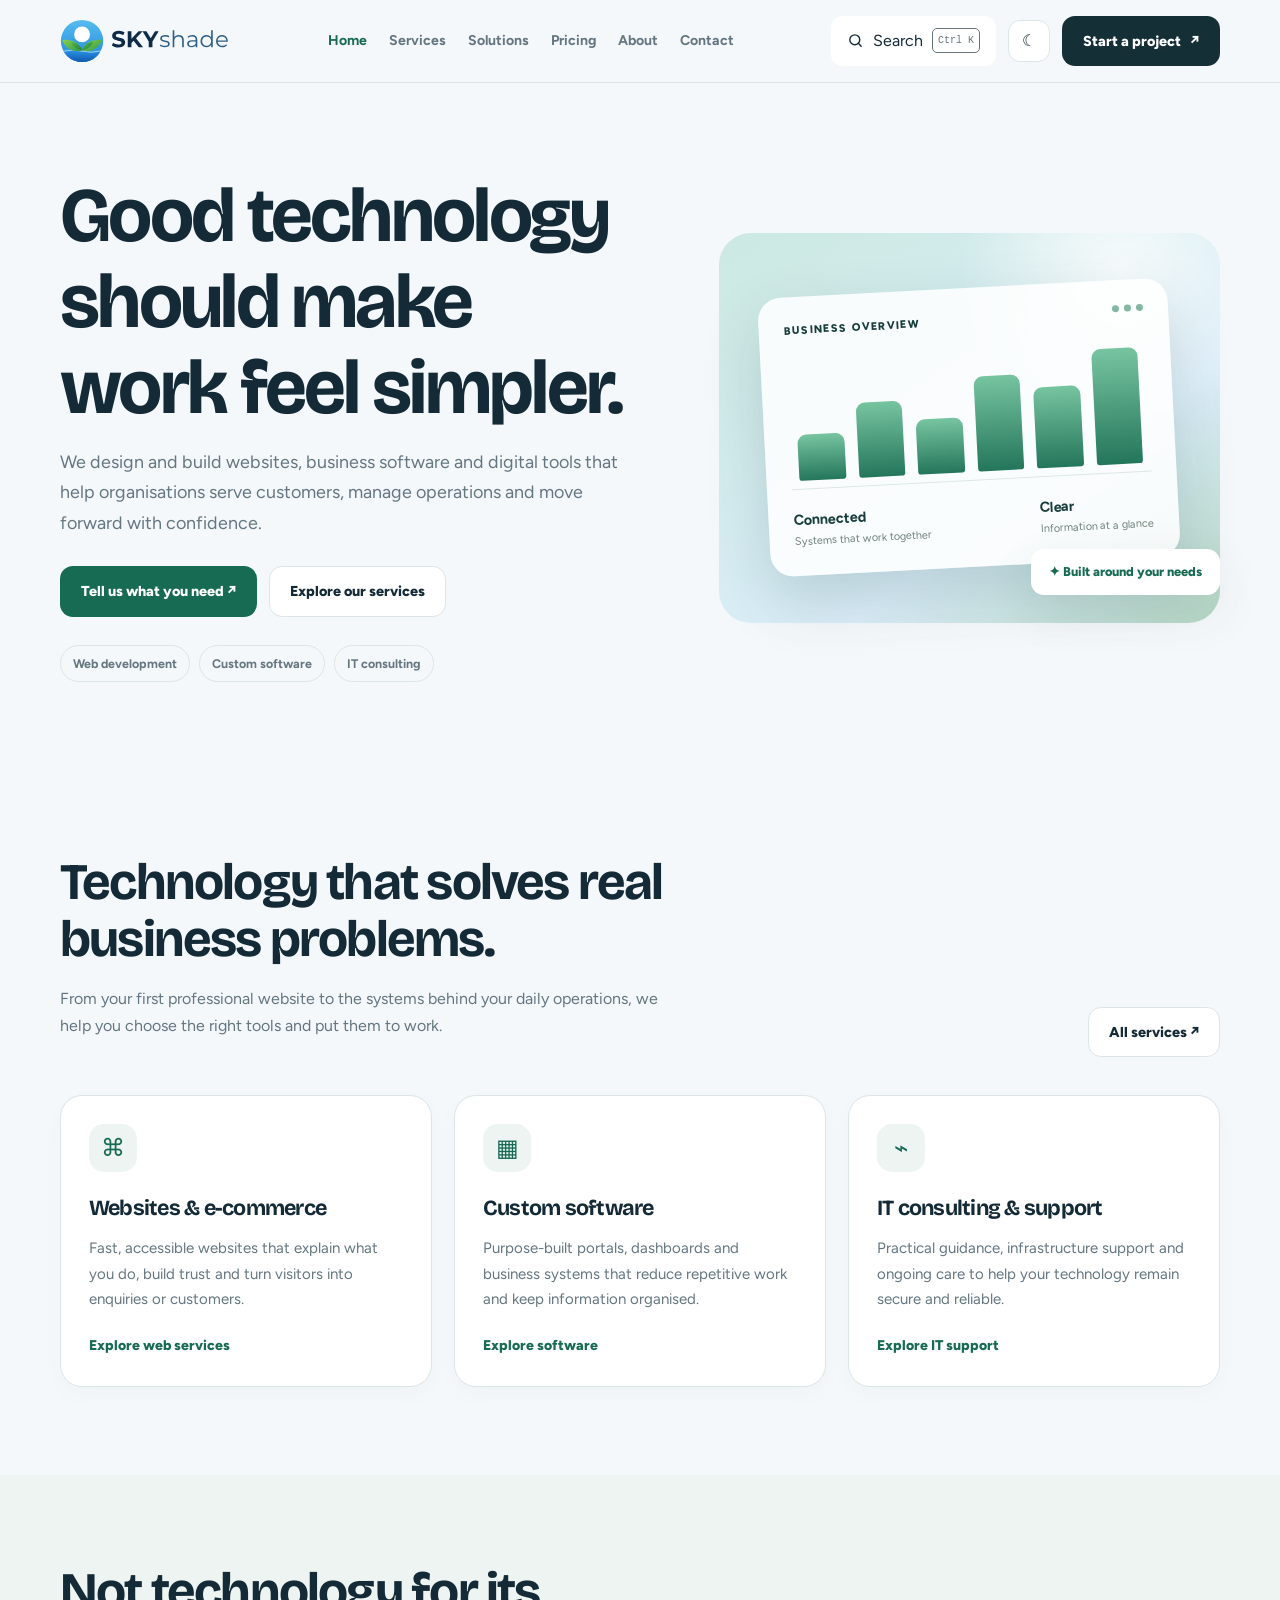
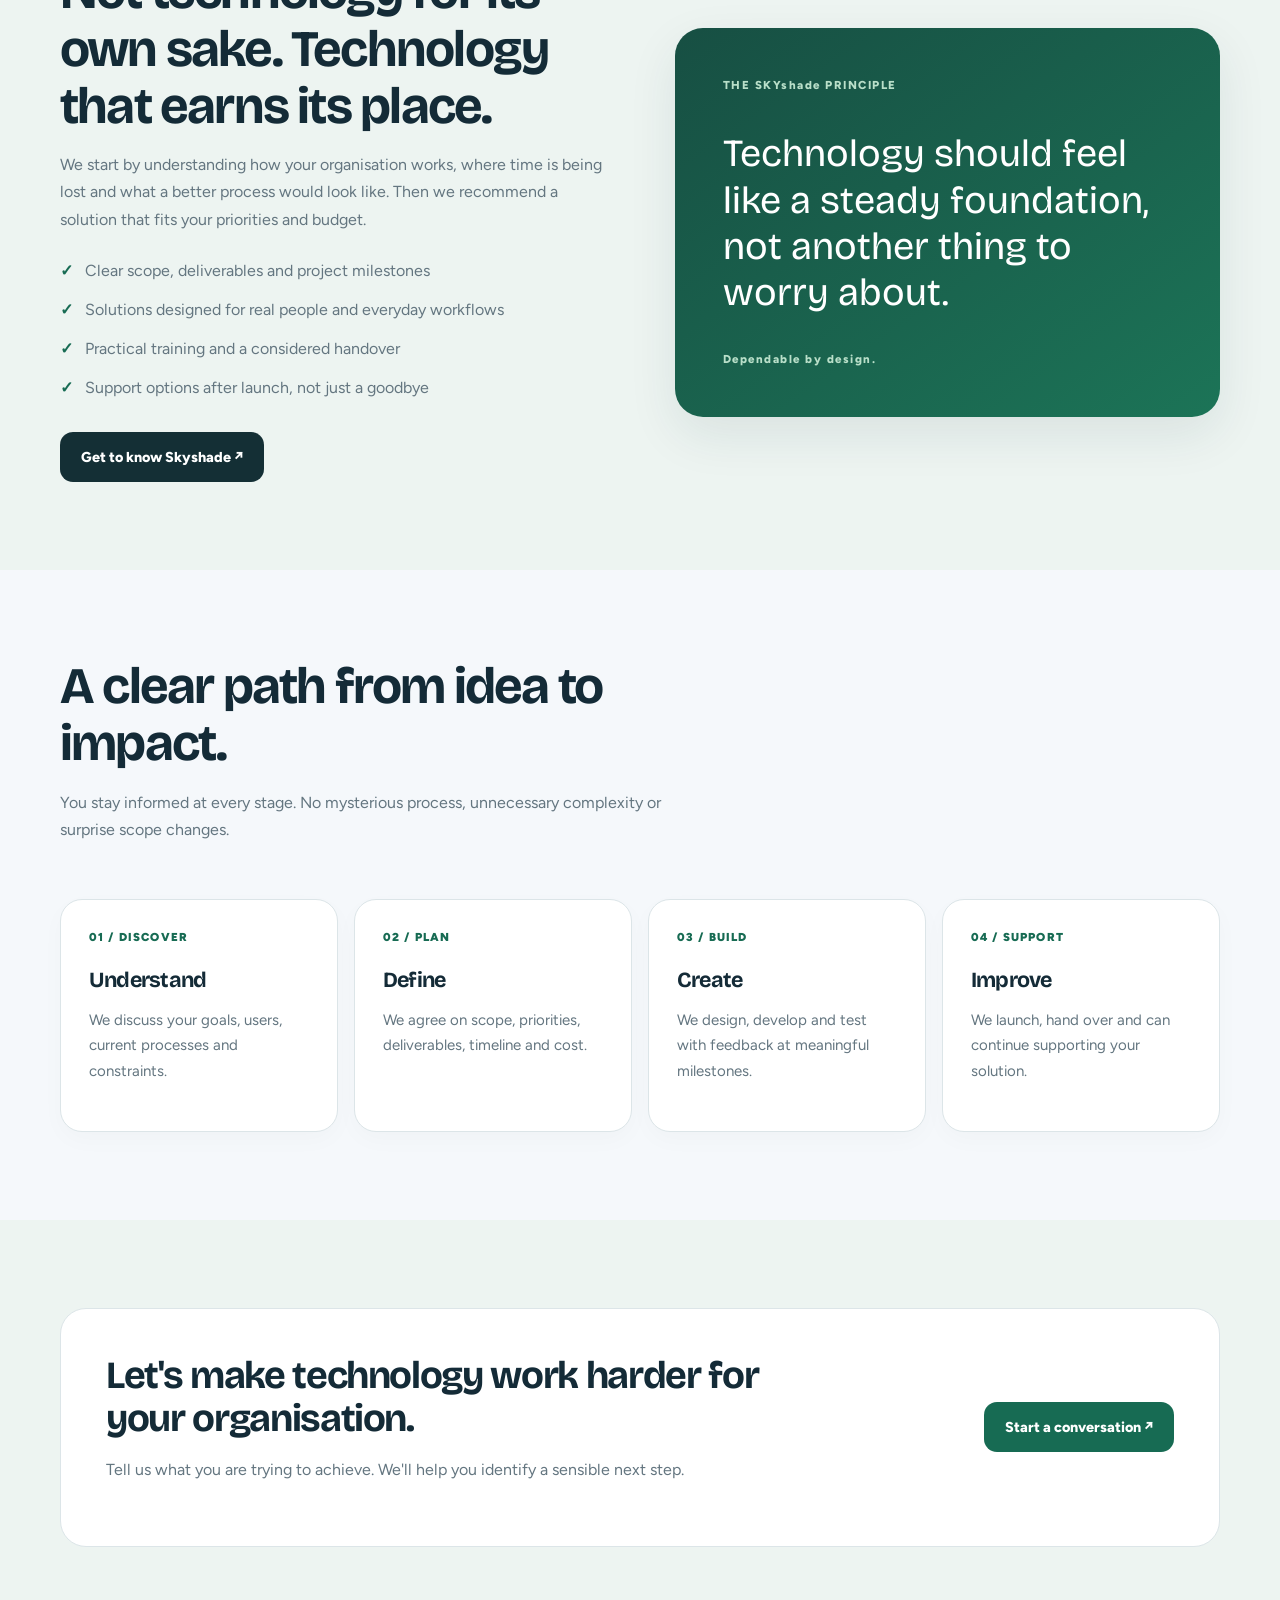
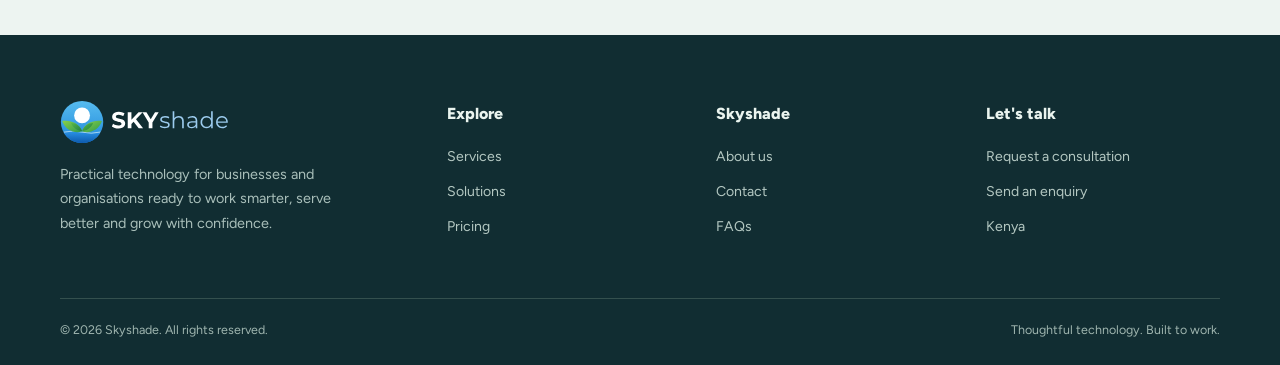
==== index.html @ 4e8f702e "updated fonts" ====
<!doctype html>
<html lang="en">
  <head>
    <meta charset="utf-8" />
    <meta name="viewport" content="width=device-width, initial-scale=1" />

    <title>
      Web Development, Custom Software & IT Consulting in Kenya | Skyshade
    </title>

    <meta
      name="description"
      content="Skyshade helps businesses and organisations in Kenya build professional websites, e-commerce platforms, custom software, mobile apps and dependable IT solutions."
    />

    <meta name="robots" content="index, follow, max-image-preview:large" />
    <meta name="theme-color" content="#f5f8fb" />

    <meta property="og:type" content="website" />
    <meta
      property="og:title"
      content="Skyshade | Websites, software and IT consulting in Kenya"
    />
    <meta
      property="og:description"
      content="Technology, made dependable. Websites, software and IT consulting for businesses and institutions in Kenya."
    />
    <meta
      property="og:image"
      content="https://www.skyshade.co.ke/og-image.jpg"
    />
    <meta property="og:image:width" content="1200" />
    <meta property="og:image:height" content="630" />
    <meta property="og:url" content="https://www.skyshade.co.ke/" />
    <meta name="twitter:card" content="summary_large_image" />
    <meta
      name="twitter:image"
      content="https://www.skyshade.co.ke/og-image.jpg"
    />

    <link rel="icon" href="/favicon.svg" type="image/svg+xml" />
    <link rel="icon" href="/favicon.ico" sizes="48x48" />
    <link rel="apple-touch-icon" href="/apple-touch-icon.png" />

    <link rel="preconnect" href="https://fonts.googleapis.com" />
    <link rel="preconnect" href="https://fonts.gstatic.com" crossorigin />

    <link rel="stylesheet" href="assets/styles.css" />

    <!-- Skyshade organisation information -->
    <script type="application/ld+json">
      {
        "@context": "https://schema.org",
        "@type": "Organization",
        "name": "Skyshade",
        "description": "Web development, custom software development, mobile applications and IT consulting for businesses and organisations.",
        "areaServed": {
          "@type": "Country",
          "name": "Kenya"
        },
        "knowsAbout": [
          "Web Development",
          "E-commerce Development",
          "Custom Software Development",
          "Mobile Application Development",
          "IT Consulting",
          "Business Information Systems"
        ]
      }
    </script>

    <script>
      try {
        const theme = localStorage.getItem("skyshade-theme");
        if (theme) document.documentElement.dataset.theme = theme;
      } catch (error) {}
    </script>
  </head>

  <body>
    <a class="skip-link" href="#main">Skip to content</a>

    <header class="site-header">
      <div class="container nav-wrap">
        <a class="logo" href="index">
          <img
            class="logo-light"
            src="assets/skyshade-logo-light-compact.svg"
            alt="Skyshade"
            height="44"
          />
          <img
            class="logo-dark"
            src="assets/skyshade-logo-dark-compact.svg"
            alt=""
            aria-hidden="true"
            height="44"
          />
        </a>

        <nav class="nav-links" data-nav aria-label="Main navigation">
          <a href="index" aria-current="page">Home</a>
          <a href="services">Services</a>
          <a href="solutions">Solutions</a>
          <a href="pricing">Pricing</a>
          <a href="about">About</a>
          <a href="contact">Contact</a>
        </nav>

        <div class="nav-actions">
          <button
            class="theme-toggle"
            data-theme-toggle
            type="button"
            aria-label="Switch to dark theme"
          >
            ☾
          </button>

          <a class="btn btn-dark" href="contact">
            Start a project <span aria-hidden="true">↗</span>
          </a>

          <button
            class="menu-toggle"
            data-menu-toggle
            type="button"
            aria-label="Open navigation"
            aria-expanded="false"
          >
            ☰
          </button>
        </div>
      </div>
    </header>

    <main id="main">
      <!-- HERO -->
      <section class="hero">
        <div class="container hero-grid">
          <div>
            <h1>Good technology should make work feel simpler.</h1>

            <p>
              We design and build websites, business software and digital tools
              that help organisations serve customers, manage operations and
              move forward with confidence.
            </p>

            <div class="hero-actions">
              <a class="btn btn-primary" href="contact">
                Tell us what you need ↗
              </a>
              <a class="btn btn-outline" href="services">
                Explore our services
              </a>
            </div>

            <div class="tag-list">
              <span class="tag">Web development</span>
              <span class="tag">Custom software</span>
              <span class="tag">IT consulting</span>
            </div>
          </div>

          <div
            class="hero-visual"
            aria-label="Business technology illustration"
          >
            <div class="visual-panel">
              <div class="visual-top">
                <span>BUSINESS OVERVIEW</span>
                <span class="visual-dots"> <i></i><i></i><i></i> </span>
              </div>

              <div class="visual-chart">
                <span></span><span></span><span></span> <span></span
                ><span></span><span></span>
              </div>

              <div class="visual-foot">
                <div class="visual-stat">
                  <strong>Connected</strong>
                  <small>Systems that work together</small>
                </div>
                <div class="visual-stat">
                  <strong>Clear</strong>
                  <small>Information at a glance</small>
                </div>
              </div>
            </div>

            <div class="floating-note">✦ Built around your needs</div>
          </div>
        </div>
      </section>

      <!-- SERVICES OVERVIEW -->
      <section class="section">
        <div class="container">
          <div class="section-head">
            <div>
              <h2>Technology that solves real business problems.</h2>
              <p>
                From your first professional website to the systems behind your
                daily operations, we help you choose the right tools and put
                them to work.
              </p>
            </div>

            <a class="btn btn-outline" href="services">All services ↗</a>
          </div>

          <div class="grid-3">
            <article class="card">
              <div class="card-icon">⌘</div>
              <h3>Websites & e-commerce</h3>
              <p>
                Fast, accessible websites that explain what you do, build trust
                and turn visitors into enquiries or customers.
              </p>
              <a class="card-link" href="services#web">
                Explore web services
              </a>
            </article>

            <article class="card">
              <div class="card-icon">▦</div>
              <h3>Custom software</h3>
              <p>
                Purpose-built portals, dashboards and business systems that
                reduce repetitive work and keep information organised.
              </p>
              <a class="card-link" href="services#software">
                Explore software
              </a>
            </article>

            <article class="card">
              <div class="card-icon">⌁</div>
              <h3>IT consulting & support</h3>
              <p>
                Practical guidance, infrastructure support and ongoing care to
                help your technology remain secure and reliable.
              </p>
              <a class="card-link" href="services#consulting">
                Explore IT support
              </a>
            </article>
          </div>
        </div>
      </section>

      <!-- APPROACH -->
      <section class="section section-alt">
        <div class="container split">
          <div>
            <h2>
              Not technology for its own sake. Technology that earns its place.
            </h2>

            <p>
              We start by understanding how your organisation works, where time
              is being lost and what a better process would look like. Then we
              recommend a solution that fits your priorities and budget.
            </p>

            <ul class="check-list">
              <li>Clear scope, deliverables and project milestones</li>
              <li>Solutions designed for real people and everyday workflows</li>
              <li>Practical training and a considered handover</li>
              <li>Support options after launch, not just a goodbye</li>
            </ul>

            <a class="btn btn-dark" href="about"> Get to know Skyshade ↗ </a>
          </div>

          <div class="story-panel">
            <span>THE SKYshade PRINCIPLE</span>
            <blockquote>
              Technology should feel like a steady foundation, not another thing
              to worry about.
            </blockquote>
            <span>Dependable by design.</span>
          </div>
        </div>
      </section>

      <!-- PROCESS -->
      <section class="section">
        <div class="container">
          <div class="section-head">
            <div>
              <h2>A clear path from idea to impact.</h2>
              <p>
                You stay informed at every stage. No mysterious process,
                unnecessary complexity or surprise scope changes.
              </p>
            </div>
          </div>

          <div class="process">
            <div class="card">
              <div class="number">01 / DISCOVER</div>
              <h3>Understand</h3>
              <p>
                We discuss your goals, users, current processes and constraints.
              </p>
            </div>

            <div class="card">
              <div class="number">02 / PLAN</div>
              <h3>Define</h3>
              <p>
                We agree on scope, priorities, deliverables, timeline and cost.
              </p>
            </div>

            <div class="card">
              <div class="number">03 / BUILD</div>
              <h3>Create</h3>
              <p>
                We design, develop and test with feedback at meaningful
                milestones.
              </p>
            </div>

            <div class="card">
              <div class="number">04 / SUPPORT</div>
              <h3>Improve</h3>
              <p>
                We launch, hand over and can continue supporting your solution.
              </p>
            </div>
          </div>
        </div>
      </section>

      <!-- CALL TO ACTION -->
      <section class="section section-alt">
        <div class="container">
          <div class="cta-band">
            <div>
              <h2>Let's make technology work harder for your organisation.</h2>
              <p>
                Tell us what you are trying to achieve. We'll help you identify
                a sensible next step.
              </p>
            </div>

            <a class="btn btn-primary" href="contact">
              Start a conversation ↗
            </a>
          </div>
        </div>
      </section>
    </main>

    <!-- FOOTER -->
    <footer class="site-footer">
      <div class="container">
        <div class="footer-grid">
          <div>
            <a class="logo" href="index">
              <img
                class="logo-light"
                src="assets/skyshade-logo-dark-compact.svg"
                alt="Skyshade"
                height="44"
              />
              <img
                class="logo-dark"
                src="assets/skyshade-logo-dark-compact.svg"
                alt="Skyshade"
                aria-hidden="true"
                height="44"
              />
            </a>

            <p style="max-width: 290px; margin-top: 18px">
              Practical technology for businesses and organisations ready to
              work smarter, serve better and grow with confidence.
            </p>
          </div>

          <div>
            <div class="footer-title">Explore</div>
            <div class="footer-links">
              <a href="services">Services</a>
              <a href="solutions">Solutions</a>
              <a href="pricing">Pricing</a>
            </div>
          </div>

          <div>
            <div class="footer-title">Skyshade</div>
            <div class="footer-links">
              <a href="about">About us</a>
              <a href="contact">Contact</a>
              <a href="faq">FAQs</a>
            </div>
          </div>

          <div>
            <div class="footer-title">Let's talk</div>
            <div class="footer-links">
              <a href="contact">Request a consultation</a>
              <a href="contact">Send an enquiry</a>
              <span>Kenya</span>
            </div>
          </div>
        </div>

        <div class="footer-bottom">
          <span>
            © <span data-year>2026</span> Skyshade. All rights reserved.
          </span>
          <span>Thoughtful technology. Built to work.</span>
        </div>
      </div>
    </footer>

    <script src="assets/site.js" defer></script>
    <script src="assets/search.js" defer></script>
  </body>
</html>
---- assets/styles.css ----
@import url("https://fonts.googleapis.com/css2?family=Bricolage+Grotesque:opsz,wght@12..96,400;12..96,500;12..96,600;12..96,700;12..96,800&family=Figtree:wght@400;500;600;700;800&display=swap");

:root {
  color-scheme: light;
  --bg: #f5f8fb;
  --surface: #ffffff;
  --surface-alt: #edf4f1;
  --text: #142b37;
  --muted: #647680;
  --primary: #176b53;
  --primary-dark: #10513f;
  --sky: #dceefa;
  --line: #dce5e8;
  --accent: #a8d6bd;
  --shadow: 0 18px 50px rgba(23, 57, 67, 0.09);
  --radius: 22px;
}

:root[data-theme="dark"] {
  color-scheme: dark;
  --bg: #101b20;
  --surface: #17272d;
  --surface-alt: #1c302f;
  --text: #edf5f1;
  --muted: #a9b9b7;
  --primary: #80c7a4;
  --primary-dark: #a1d9ba;
  --sky: #203844;
  --line: #30454a;
  --accent: #396a54;
  --shadow: 0 18px 50px rgba(0, 0, 0, 0.2);
}

* {
  box-sizing: border-box;
}

html {
  scroll-behavior: smooth;
  scroll-padding-top: 100px;
}

body {
  margin: 0;
  background: var(--bg);
  color: var(--text);
  font-family: "Figtree", sans-serif;
  font-size: 16px;
  line-height: 1.7;
  transition:
    background 0.25s,
    color 0.25s;
}

a {
  color: inherit;
  text-decoration: none;
}
button,
input,
textarea,
select {
  font: inherit;
}
button,
a {
  -webkit-tap-highlight-color: transparent;
}
img {
  max-width: 100%;
  display: block;
}

h1,
h2,
h3,
h4 {
  font-family: "Bricolage Grotesque", sans-serif;
  line-height: 1.12;
  letter-spacing: -0.035em;
  margin: 0 0 16px;
}

h1 {
  font-size: clamp(2.8rem, 6vw, 5.4rem);
}
h2 {
  font-size: clamp(2rem, 4vw, 3.25rem);
}
h3 {
  font-size: 1.35rem;
}
p {
  color: var(--muted);
  margin: 0 0 18px;
}

.container {
  width: min(1160px, calc(100% - 44px));
  margin-inline: auto;
}

.skip-link {
  position: absolute;
  left: -999px;
  top: 8px;
  background: var(--surface);
  padding: 12px;
  z-index: 1000;
}
.skip-link:focus {
  left: 8px;
}

.site-header {
  position: sticky;
  top: 0;
  z-index: 100;
  background: color-mix(in srgb, var(--bg) 90%, transparent);
  backdrop-filter: blur(18px);
  border-bottom: 1px solid var(--line);
}

.nav-wrap {
  min-height: 82px;
  display: flex;
  align-items: center;
  justify-content: space-between;
  gap: 24px;
}

.brand {
  display: inline-flex;
  align-items: center;
  gap: 11px;
  font-weight: 800;
  font-size: 1.35rem;
  letter-spacing: -0.06em;
}
.brand small {
  display: block;
  font-size: 0.65rem;
  font-weight: 600;
  color: var(--muted);
  letter-spacing: 0.02em;
}
.brand-mark {
  width: 42px;
  height: 42px;
  border-radius: 14px;
  display: grid;
  place-items: center;
  color: white;
  font-family: "Bricolage Grotesque";
  font-size: 1.5rem;
  background: linear-gradient(145deg, #2d8c6a, #12533f);
  box-shadow: 0 8px 20px rgba(23, 107, 83, 0.2);
}

.nav-links {
  display: flex;
  align-items: center;
  gap: 22px;
}
.nav-links a {
  font-size: 0.88rem;
  font-weight: 700;
  color: var(--muted);
}
.nav-links a:hover,
.nav-links a[aria-current="page"] {
  color: var(--primary);
}

.nav-actions {
  display: flex;
  align-items: center;
  gap: 12px;
}
.theme-toggle,
.menu-toggle {
  border: 1px solid var(--line);
  background: var(--surface);
  color: var(--text);
  border-radius: 12px;
  cursor: pointer;
  min-width: 42px;
  min-height: 42px;
}
.menu-toggle {
  display: none;
  font-size: 1.2rem;
}

.btn {
  min-height: 48px;
  display: inline-flex;
  align-items: center;
  justify-content: center;
  gap: 9px;
  padding: 12px 20px;
  border-radius: 13px;
  font-weight: 800;
  font-size: 0.9rem;
  border: 1px solid transparent;
  cursor: pointer;
  transition:
    transform 0.2s,
    background 0.2s,
    border 0.2s;
}
.btn:hover {
  transform: translateY(-2px);
}
.btn-primary {
  background: var(--primary);
  color: white;
}
.btn-primary:hover {
  background: var(--primary-dark);
}
.btn-dark {
  background: #142f35;
  color: white;
}
.btn-outline {
  border-color: var(--line);
  color: var(--text);
  background: var(--surface);
}

.eyebrow {
  display: inline-block;
  margin-bottom: 16px;
  color: var(--primary);
  font-size: 0.75rem;
  font-weight: 800;
  letter-spacing: 0.13em;
  text-transform: uppercase;
}

.hero {
  padding: 90px 0 84px;
  overflow: hidden;
}
.hero-grid {
  display: grid;
  grid-template-columns: 1.08fr 0.92fr;
  align-items: center;
  gap: 70px;
}
.hero h1 {
  max-width: 720px;
}
.hero p {
  max-width: 590px;
  font-size: 1.12rem;
}
.hero-actions {
  display: flex;
  flex-wrap: wrap;
  gap: 12px;
  margin: 28px 0;
}
.tag-list {
  display: flex;
  flex-wrap: wrap;
  gap: 9px;
}
.tag {
  border: 1px solid var(--line);
  border-radius: 30px;
  padding: 7px 12px;
  color: var(--muted);
  font-size: 0.78rem;
  font-weight: 700;
}

.hero-visual {
  min-height: 390px;
  border-radius: 32px;
  padding: 35px;
  display: grid;
  place-items: center;
  position: relative;
  background:
    radial-gradient(
      circle at 80% 10%,
      rgba(255, 255, 255, 0.8),
      transparent 30%
    ),
    linear-gradient(145deg, #cbe9e1, #dceefa 65%, #b6d7c4);
}
.visual-panel {
  width: 100%;
  max-width: 410px;
  padding: 25px;
  border-radius: 23px;
  background: rgba(255, 255, 255, 0.87);
  color: #173c3c;
  box-shadow: 0 25px 60px rgba(20, 64, 65, 0.18);
  transform: rotate(-3deg);
}
.visual-top {
  display: flex;
  justify-content: space-between;
  font-size: 0.68rem;
  font-weight: 800;
  letter-spacing: 0.12em;
}
.visual-dots {
  display: flex;
  gap: 5px;
}
.visual-dots i {
  width: 7px;
  height: 7px;
  border-radius: 50%;
  background: #82b9a0;
}
.visual-chart {
  height: 150px;
  display: flex;
  align-items: end;
  gap: 13px;
  padding: 25px 8px 8px;
  border-bottom: 1px solid #dce8e2;
}
.visual-chart span {
  flex: 1;
  border-radius: 9px 9px 3px 3px;
  background: linear-gradient(#77c4a0, #24765b);
}
.visual-chart span:nth-child(1) {
  height: 40%;
}
.visual-chart span:nth-child(2) {
  height: 65%;
}
.visual-chart span:nth-child(3) {
  height: 48%;
}
.visual-chart span:nth-child(4) {
  height: 82%;
}
.visual-chart span:nth-child(5) {
  height: 70%;
}
.visual-chart span:nth-child(6) {
  height: 100%;
}
.visual-foot {
  display: flex;
  justify-content: space-between;
  gap: 12px;
  padding-top: 18px;
}
.visual-stat strong,
.visual-stat small {
  display: block;
}
.visual-stat strong {
  font-size: 0.9rem;
}
.visual-stat small {
  color: #71827b;
  font-size: 0.68rem;
}
.floating-note {
  position: absolute;
  bottom: 28px;
  right: 0;
  background: white;
  color: #176b53;
  padding: 12px 18px;
  border-radius: 13px;
  font-size: 0.8rem;
  font-weight: 800;
  box-shadow: var(--shadow);
}

.section {
  padding: 88px 0;
}
.section-alt {
  background: var(--surface-alt);
}
.section-head {
  display: flex;
  align-items: end;
  justify-content: space-between;
  gap: 35px;
  margin-bottom: 38px;
}
.section-head > div {
  max-width: 680px;
}
.section-head p {
  max-width: 620px;
}

.grid-2 {
  display: grid;
  grid-template-columns: repeat(2, minmax(0, 1fr));
  gap: 22px;
}
.grid-3 {
  display: grid;
  grid-template-columns: repeat(3, minmax(0, 1fr));
  gap: 22px;
}
.grid-4 {
  display: grid;
  grid-template-columns: repeat(4, minmax(0, 1fr));
  gap: 18px;
}

.card {
  background: var(--surface);
  border: 1px solid var(--line);
  padding: 28px;
  border-radius: var(--radius);
  box-shadow: 0 8px 25px rgba(20, 50, 60, 0.025);
}
.card p {
  font-size: 0.94rem;
}
.card-icon {
  width: 48px;
  height: 48px;
  border-radius: 15px;
  background: var(--surface-alt);
  color: var(--primary);
  display: grid;
  place-items: center;
  font-size: 1.5rem;
  margin-bottom: 24px;
}
.card-link {
  color: var(--primary);
  font-weight: 800;
  font-size: 0.88rem;
}
.card-link:hover {
  text-decoration: underline;
}

.split {
  display: grid;
  grid-template-columns: 1fr 1fr;
  align-items: center;
  gap: 70px;
}
.check-list {
  list-style: none;
  padding: 0;
  margin: 24px 0 30px;
}
.check-list li {
  margin: 12px 0;
  color: var(--muted);
}
.check-list li::before {
  content: "✓";
  color: var(--primary);
  font-weight: 900;
  margin-right: 12px;
}

.story-panel {
  background: linear-gradient(145deg, #174f43, #1c7457);
  color: white;
  border-radius: 28px;
  padding: 48px;
  min-height: 310px;
  display: flex;
  flex-direction: column;
  justify-content: space-between;
  box-shadow: var(--shadow);
}
.story-panel span {
  font-size: 0.72rem;
  font-weight: 800;
  letter-spacing: 0.13em;
  color: #b9dfc9;
}
.story-panel blockquote {
  font-family: "Bricolage Grotesque";
  font-size: clamp(1.8rem, 3vw, 2.7rem);
  line-height: 1.2;
  margin: 35px 0;
}

.process {
  display: grid;
  grid-template-columns: repeat(4, 1fr);
  gap: 16px;
}
.number {
  font-size: 0.72rem;
  color: var(--primary);
  font-weight: 900;
  letter-spacing: 0.1em;
  margin-bottom: 20px;
}

.cta-band {
  padding: 45px;
  border-radius: 26px;
  background: var(--surface);
  border: 1px solid var(--line);
  display: flex;
  justify-content: space-between;
  align-items: center;
  gap: 30px;
}
.cta-band > div {
  max-width: 700px;
}
.cta-band h2 {
  font-size: clamp(1.8rem, 3vw, 2.6rem);
}

.page-hero {
  padding: 75px 0 60px;
  background: var(--sky);
}
.page-hero h1 {
  max-width: 850px;
  font-size: clamp(2.6rem, 5vw, 4.5rem);
}
.page-hero p {
  max-width: 700px;
  font-size: 1.08rem;
}

.breadcrumb {
  color: var(--muted);
  font-size: 0.8rem;
  margin-bottom: 22px;
}
.breadcrumb a {
  color: var(--primary);
  font-weight: 700;
}

.feature-list {
  display: grid;
  grid-template-columns: repeat(2, 1fr);
  gap: 12px;
  margin-top: 25px;
}
.feature-item {
  padding: 15px;
  border-radius: 13px;
  background: var(--surface-alt);
  color: var(--text);
  font-size: 0.9rem;
}

.price-card {
  position: relative;
}
.price {
  font-family: "Bricolage Grotesque";
  font-size: 2rem;
  font-weight: 800;
  margin: 14px 0 5px;
}
.price small {
  font-family: "Figtree";
  font-size: 0.8rem;
  font-weight: 600;
  color: var(--muted);
}
.price-card ul {
  padding-left: 20px;
  color: var(--muted);
  font-size: 0.9rem;
}
.price-card li {
  margin: 9px 0;
}
.price-card .btn {
  width: 100%;
  margin-top: 15px;
}
.popular {
  border: 2px solid var(--primary);
}

.table-wrap {
  overflow-x: auto;
  border: 1px solid var(--line);
  border-radius: 18px;
  background: var(--surface);
}
table {
  width: 100%;
  border-collapse: collapse;
  min-width: 650px;
}
th,
td {
  padding: 17px 20px;
  text-align: left;
  border-bottom: 1px solid var(--line);
}
th {
  background: var(--surface-alt);
  font-size: 0.82rem;
}
td {
  color: var(--muted);
  font-size: 0.9rem;
}
tr:last-child td {
  border-bottom: 0;
}

.project-card {
  overflow: hidden;
  padding: 0;
}
.project-art {
  min-height: 190px;
  padding: 28px;
  display: flex;
  align-items: end;
  background: linear-gradient(140deg, #d6eee4, #b9d9ed);
  color: #174f43;
}
.project-art.blue {
  background: linear-gradient(140deg, #dceefa, #b8c9ed);
  color: #253c6b;
}
.project-art.gold {
  background: linear-gradient(140deg, #f5e9d0, #d8c69d);
  color: #59452a;
}
.project-art strong {
  font-family: "Bricolage Grotesque";
  font-size: 1.7rem;
}
.project-body {
  padding: 25px;
}

.contact-layout {
  display: grid;
  grid-template-columns: 0.8fr 1.2fr;
  gap: 35px;
  align-items: start;
}
.contact-info {
  background: var(--surface-alt);
  padding: 30px;
  border-radius: 22px;
}
.contact-info a {
  color: var(--primary);
  font-weight: 700;
}
.form-card {
  padding: 32px;
  background: var(--surface);
  border: 1px solid var(--line);
  border-radius: 22px;
}
.form-grid {
  display: grid;
  grid-template-columns: 1fr 1fr;
  gap: 17px;
}
.form-field {
  margin-bottom: 18px;
}
.form-field.full {
  grid-column: 1 / -1;
}
.form-field label {
  display: block;
  font-size: 0.85rem;
  font-weight: 800;
  margin-bottom: 7px;
}
.form-field input,
.form-field textarea,
.form-field select {
  width: 100%;
  border: 1px solid var(--line);
  border-radius: 11px;
  background: var(--bg);
  color: var(--text);
  padding: 13px 14px;
  outline: none;
}
.form-field input:focus,
.form-field textarea:focus,
.form-field select:focus {
  border-color: var(--primary);
  box-shadow: 0 0 0 3px color-mix(in srgb, var(--primary) 15%, transparent);
}
.form-field textarea {
  min-height: 145px;
  resize: vertical;
}
.form-note {
  font-size: 0.78rem;
  color: var(--muted);
  margin-top: 12px;
}
.form-status {
  margin-top: 15px;
  font-weight: 700;
}

.faq-item {
  border-bottom: 1px solid var(--line);
  padding: 20px 0;
}
.faq-item summary {
  cursor: pointer;
  font-weight: 800;
  font-family: "Bricolage Grotesque";
  font-size: 1.12rem;
}
.faq-item p {
  margin: 14px 0 0;
}

.site-footer {
  background: #112d32;
  color: #eaf4ef;
  padding: 65px 0 25px;
}
.site-footer p {
  color: #a9bfba;
  font-size: 0.9rem;
}
.footer-grid {
  display: grid;
  grid-template-columns: 1.5fr 1fr 1fr 1fr;
  gap: 35px;
}
.footer-brand {
  color: white;
}
.footer-title {
  font-weight: 800;
  margin-bottom: 18px;
}
.footer-links {
  display: grid;
  gap: 11px;
}
.footer-links a,
.footer-links span {
  color: #b4c8c2;
  font-size: 0.88rem;
}
.footer-links a:hover {
  color: white;
}
.footer-bottom {
  border-top: 1px solid #34504e;
  margin-top: 45px;
  padding-top: 20px;
  display: flex;
  justify-content: space-between;
  gap: 15px;
  color: #9fb5af;
  font-size: 0.78rem;
}

@media (max-width: 1050px) {
  .nav-links {
    gap: 13px;
  }
  .nav-links a {
    font-size: 0.8rem;
  }
  .hero-grid {
    gap: 35px;
  }
  .grid-4 {
    grid-template-columns: repeat(2, 1fr);
  }
}

@media (max-width: 820px) {
  .nav-wrap {
    min-height: 72px;
  }
  .menu-toggle {
    display: inline-block;
  }
  .nav-links {
    display: none;
    position: absolute;
    top: 72px;
    left: 0;
    right: 0;
    padding: 20px 24px 25px;
    background: var(--surface);
    border-bottom: 1px solid var(--line);
    flex-direction: column;
    align-items: stretch;
    gap: 0;
  }
  .nav-links.open {
    display: flex;
  }
  .nav-links a {
    padding: 12px 0;
    border-bottom: 1px solid var(--line);
    font-size: 0.95rem;
  }
  .nav-actions .btn {
    display: none;
  }
  .hero-grid,
  .split,
  .contact-layout {
    grid-template-columns: 1fr;
  }
  .hero {
    padding: 65px 0;
  }
  .hero-visual {
    min-height: 330px;
  }
  .grid-3 {
    grid-template-columns: repeat(2, 1fr);
  }
  .process {
    grid-template-columns: repeat(2, 1fr);
  }
  .footer-grid {
    grid-template-columns: repeat(2, 1fr);
  }
  .section-head {
    align-items: start;
    flex-direction: column;
  }
}

@media (max-width: 560px) {
  .container {
    width: min(100% - 30px, 1160px);
  }
  .hero {
    padding: 52px 0;
  }
  .hero-visual {
    padding: 20px;
    min-height: 285px;
  }
  .visual-panel {
    padding: 18px;
  }
  .floating-note {
    right: 8px;
    bottom: 12px;
  }
  .section {
    padding: 65px 0;
  }
  .grid-2,
  .grid-3,
  .grid-4,
  .process,
  .feature-list {
    grid-template-columns: 1fr;
  }
  .card {
    padding: 23px;
  }
  .story-panel {
    padding: 30px;
    min-height: 270px;
  }
  .cta-band {
    padding: 28px;
    align-items: start;
    flex-direction: column;
  }
  .form-grid {
    grid-template-columns: 1fr;
  }
  .form-field.full {
    grid-column: auto;
  }
  .footer-grid {
    grid-template-columns: 1fr 1fr;
    gap: 30px 18px;
  }
  .footer-bottom {
    flex-direction: column;
  }
  .nav-actions {
    gap: 7px;
  }
}
.logo img {
  height: 44px;
  width: auto;
}

.logo .logo-light {
  display: block;
}
.logo .logo-dark {
  display: none;
}

:root[data-theme="dark"] .logo .logo-light {
  display: none;
}
:root[data-theme="dark"] .logo .logo-dark {
  display: block;
}

@media (prefers-color-scheme: dark) {
  :root:not([data-theme="light"]) .logo .logo-light {
    display: none;
  }
  :root:not([data-theme="light"]) .logo .logo-dark {
    display: block;
  }
}
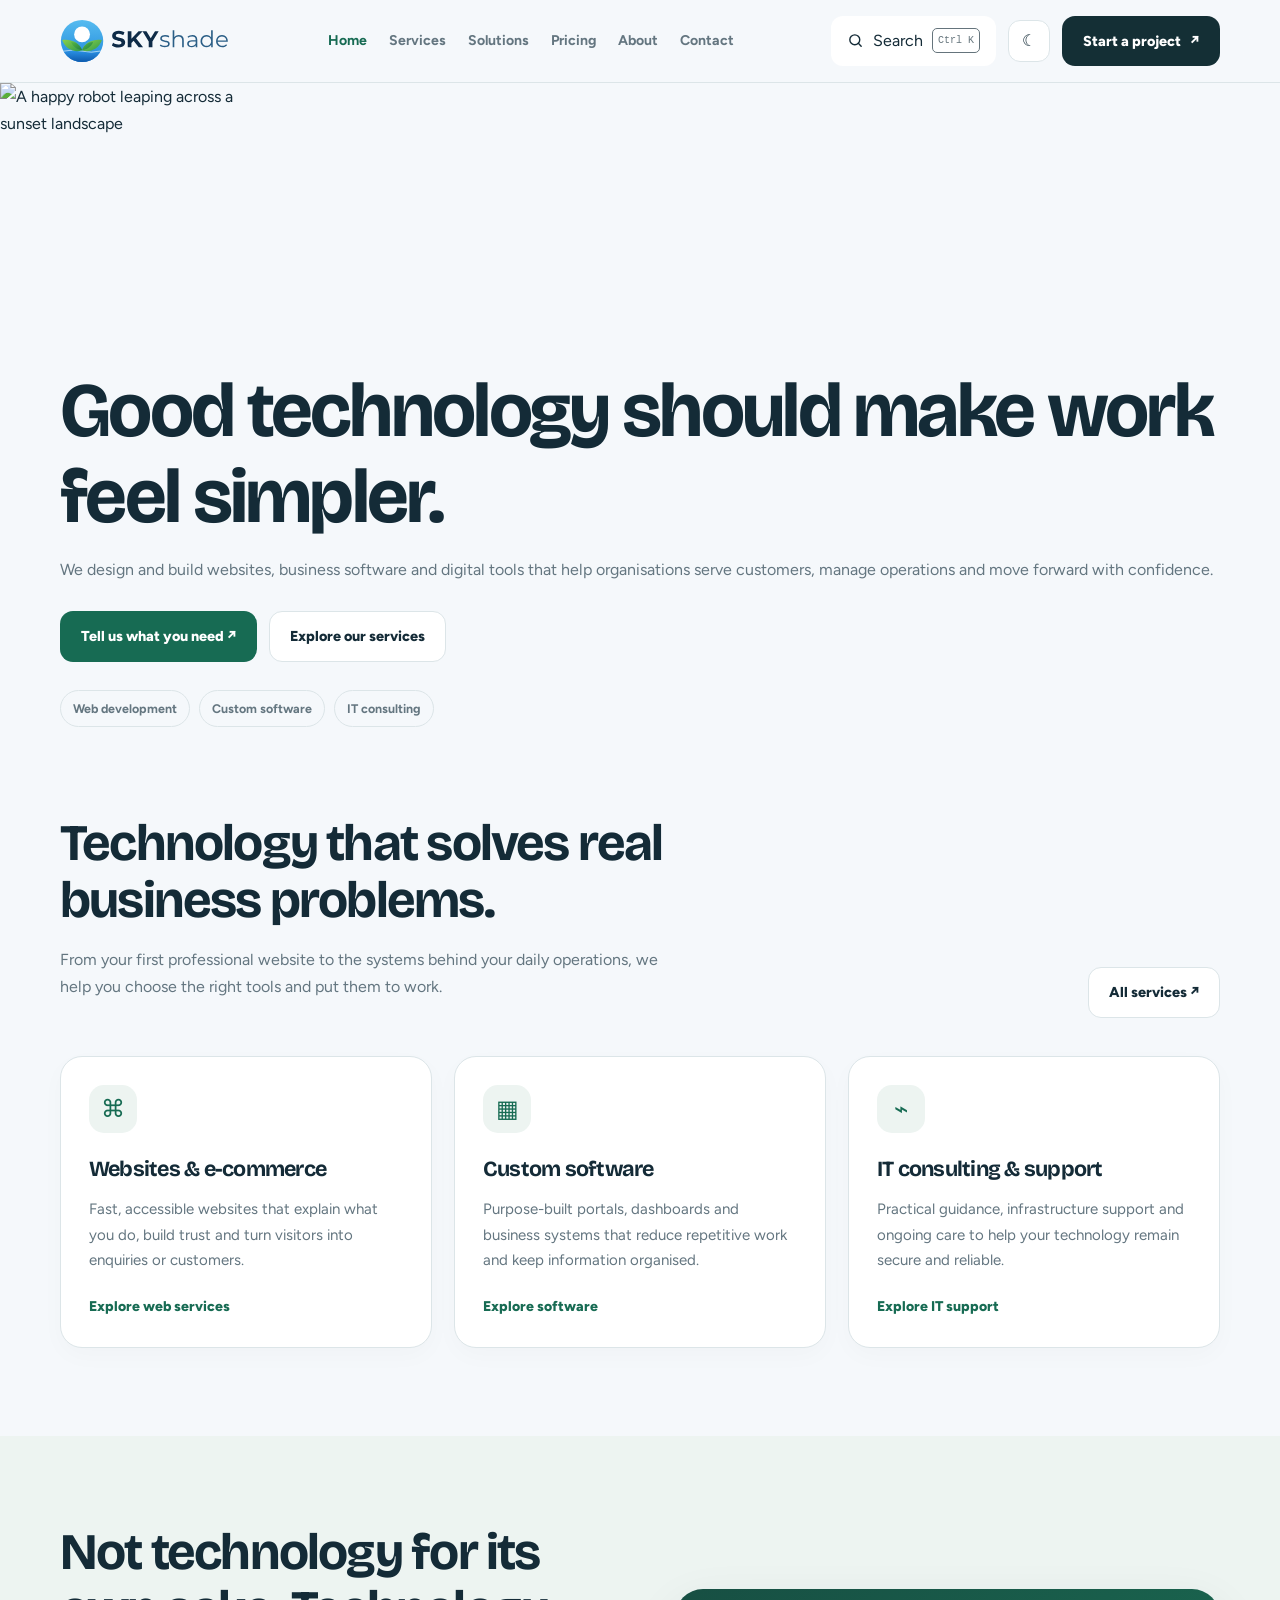
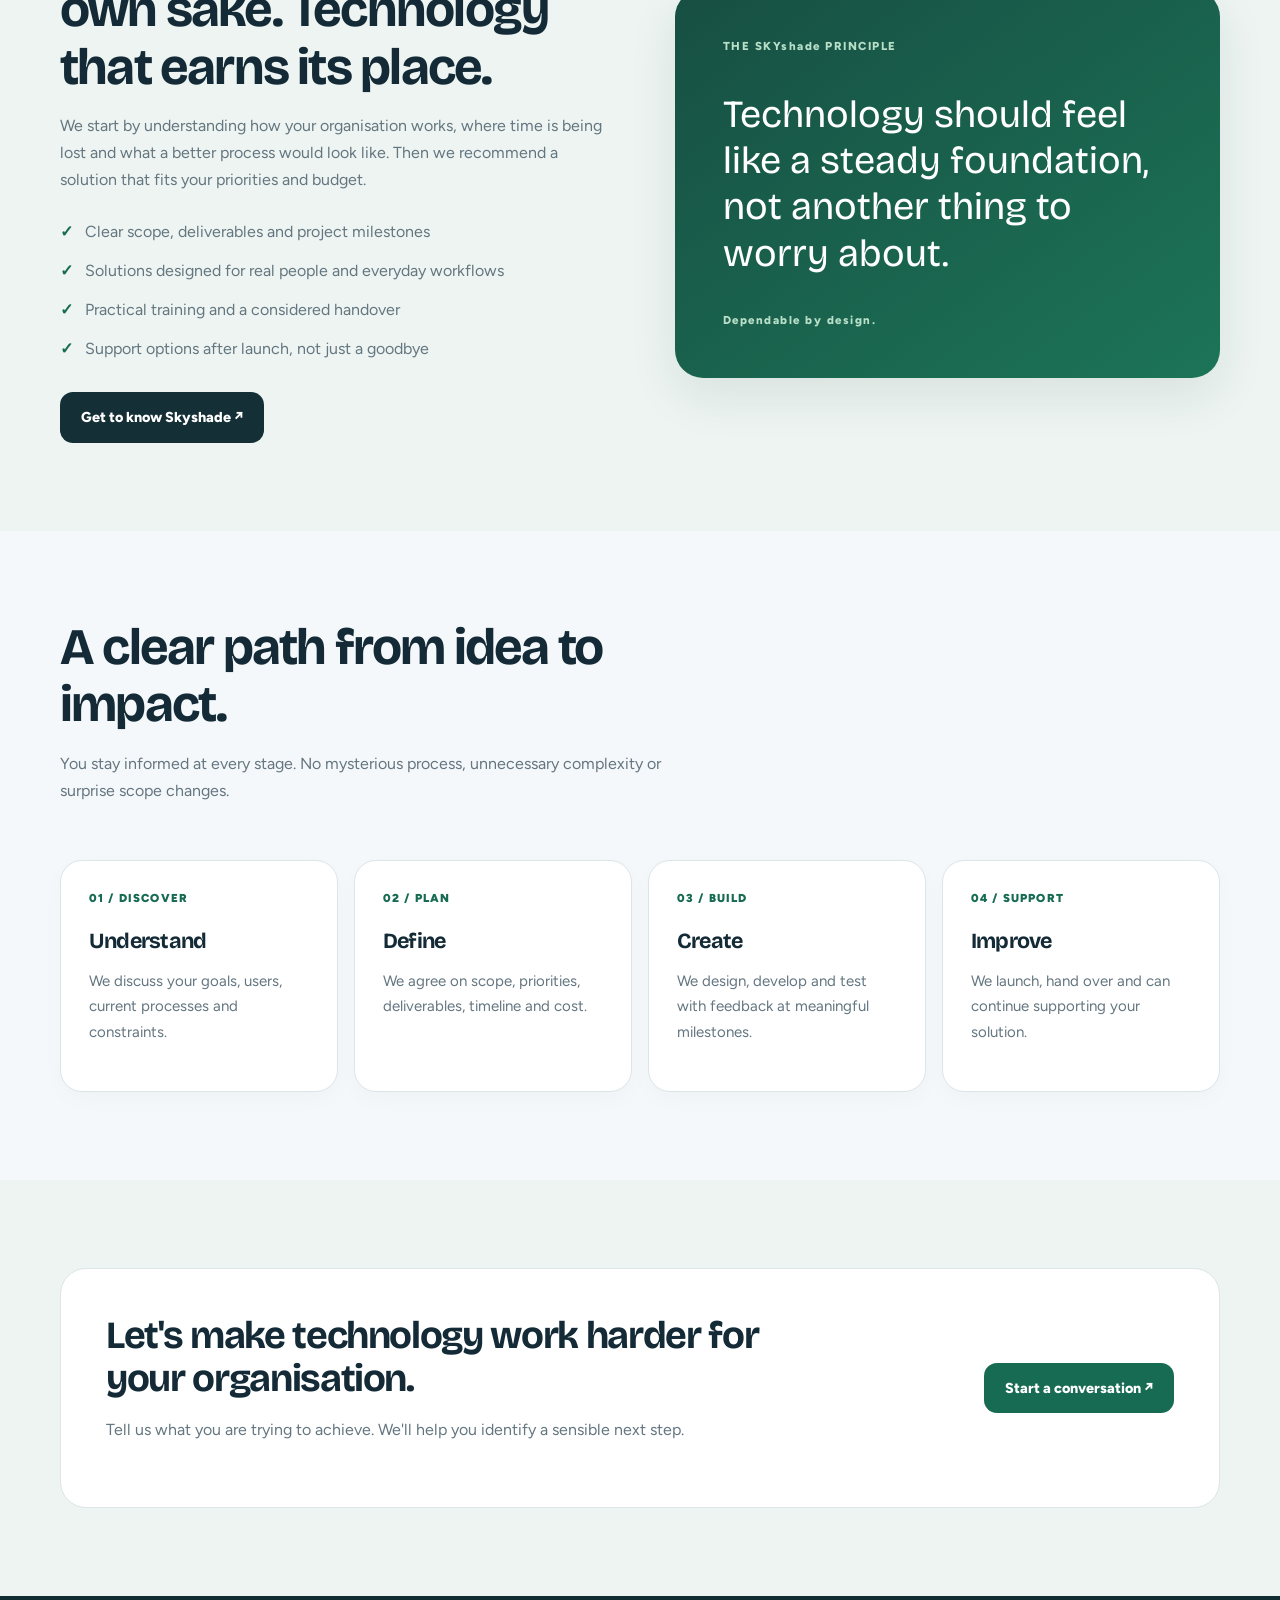
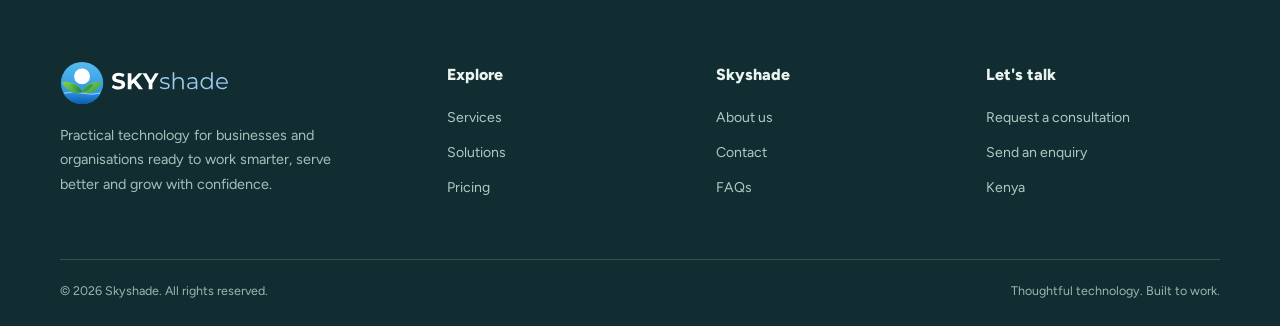
==== commit 4dec9c4e: "updated the hero section" ====
--- a/index.html
+++ b/index.html
@@ -6,11 +6,12 @@
 
     <title>
       Web Development, Custom Software & IT Consulting in Kenya | Skyshade
+      Technologies
     </title>
 
     <meta
       name="description"
-      content="Skyshade helps businesses and organisations in Kenya build professional websites, e-commerce platforms, custom software, mobile apps and dependable IT solutions."
+      content="Skyshade Technologies helps businesses and organisations in Kenya build professional websites, e-commerce platforms, custom software, mobile apps and dependable IT solutions."
     />
 
     <meta name="robots" content="index, follow, max-image-preview:large" />
@@ -19,7 +20,7 @@
     <meta property="og:type" content="website" />
     <meta
       property="og:title"
-      content="Skyshade | Websites, software and IT consulting in Kenya"
+      content="Skyshade Technologies | Websites, software and IT consulting in Kenya"
     />
     <meta
       property="og:description"
@@ -46,6 +47,7 @@
     <link rel="preconnect" href="https://fonts.gstatic.com" crossorigin />
 
     <link rel="stylesheet" href="assets/styles.css" />
+    <link rel="stylesheet" href="assets/hero.css" />
 
     <!-- Skyshade organisation information -->
     <script type="application/ld+json">
@@ -74,6 +76,20 @@
         const theme = localStorage.getItem("skyshade-theme");
         if (theme) document.documentElement.dataset.theme = theme;
       } catch (error) {}
+
+      (function () {
+        try {
+          var t = localStorage.getItem("skyshade-theme");
+          if (t !== "light" && t !== "dark") {
+            t = matchMedia("(prefers-color-scheme: dark)").matches
+              ? "dark"
+              : "light";
+          }
+          document.documentElement.dataset.theme = t;
+        } catch (e) {
+          document.documentElement.dataset.theme = "light";
+        }
+      })();
     </script>
   </head>
 
@@ -82,7 +98,7 @@
 
     <header class="site-header">
       <div class="container nav-wrap">
-        <a class="logo" href="index">
+        <a class="logo" href="/">
           <img
             class="logo-light"
             src="assets/skyshade-logo-light-compact.svg"
@@ -99,7 +115,7 @@
         </a>
 
         <nav class="nav-links" data-nav aria-label="Main navigation">
-          <a href="index" aria-current="page">Home</a>
+          <a href="/" aria-current="page">Home</a>
           <a href="services">Services</a>
           <a href="solutions">Solutions</a>
           <a href="pricing">Pricing</a>
@@ -136,61 +152,45 @@
 
     <main id="main">
       <!-- HERO -->
-      <section class="hero">
-        <div class="container hero-grid">
-          <div>
+      <!-- HERO (animated robot) -->
+      <section class="rh">
+        <div class="rh-stage">
+          <div class="rh-layer" data-depth="6"><div class="rh-sun"></div></div>
+          <div class="rh-layer" data-depth="18" id="rh-sparks"></div>
+          <div class="rh-layer" data-depth="30">
+            <div class="rh-robot-wrap">
+              <img
+                class="rh-robot"
+                src="assets/hero-robot.png"
+                alt="A happy robot leaping across a sunset landscape"
+                width="280"
+                height="285"
+              />
+            </div>
+          </div>
+        </div>
+
+        <div class="container rh-content">
+          <div class="rh-copy">
             <h1>Good technology should make work feel simpler.</h1>
-
             <p>
               We design and build websites, business software and digital tools
               that help organisations serve customers, manage operations and
               move forward with confidence.
             </p>
-
             <div class="hero-actions">
-              <a class="btn btn-primary" href="contact">
-                Tell us what you need ↗
-              </a>
-              <a class="btn btn-outline" href="services">
-                Explore our services
-              </a>
-            </div>
-
+              <a class="btn btn-primary" href="contact"
+                >Tell us what you need ↗</a
+              >
+              <a class="btn btn-outline" href="services"
+                >Explore our services</a
+              >
+            </div>
             <div class="tag-list">
-              <span class="tag">Web development</span>
-              <span class="tag">Custom software</span>
-              <span class="tag">IT consulting</span>
-            </div>
-          </div>
-
-          <div
-            class="hero-visual"
-            aria-label="Business technology illustration"
-          >
-            <div class="visual-panel">
-              <div class="visual-top">
-                <span>BUSINESS OVERVIEW</span>
-                <span class="visual-dots"> <i></i><i></i><i></i> </span>
-              </div>
-
-              <div class="visual-chart">
-                <span></span><span></span><span></span> <span></span
-                ><span></span><span></span>
-              </div>
-
-              <div class="visual-foot">
-                <div class="visual-stat">
-                  <strong>Connected</strong>
-                  <small>Systems that work together</small>
-                </div>
-                <div class="visual-stat">
-                  <strong>Clear</strong>
-                  <small>Information at a glance</small>
-                </div>
-              </div>
-            </div>
-
-            <div class="floating-note">✦ Built around your needs</div>
+              <a href="services#web" class="tag">Web development</a>
+              <a href="services#software" class="tag">Custom software</a>
+              <a href="services#consulting" class="tag">IT consulting</a>
+            </div>
           </div>
         </div>
       </section>
@@ -361,7 +361,7 @@
       <div class="container">
         <div class="footer-grid">
           <div>
-            <a class="logo" href="index">
+            <a class="logo" href="/">
               <img
                 class="logo-light"
                 src="assets/skyshade-logo-dark-compact.svg"
@@ -422,5 +422,6 @@
 
     <script src="assets/site.js" defer></script>
     <script src="assets/search.js" defer></script>
+    <script src="assets/hero.js" defer></script>
   </body>
 </html>
--- a/assets/styles.css
+++ b/assets/styles.css
@@ -920,12 +920,3 @@
 :root[data-theme="dark"] .logo .logo-dark {
   display: block;
 }
-
-@media (prefers-color-scheme: dark) {
-  :root:not([data-theme="light"]) .logo .logo-light {
-    display: none;
-  }
-  :root:not([data-theme="light"]) .logo .logo-dark {
-    display: block;
-  }
-}
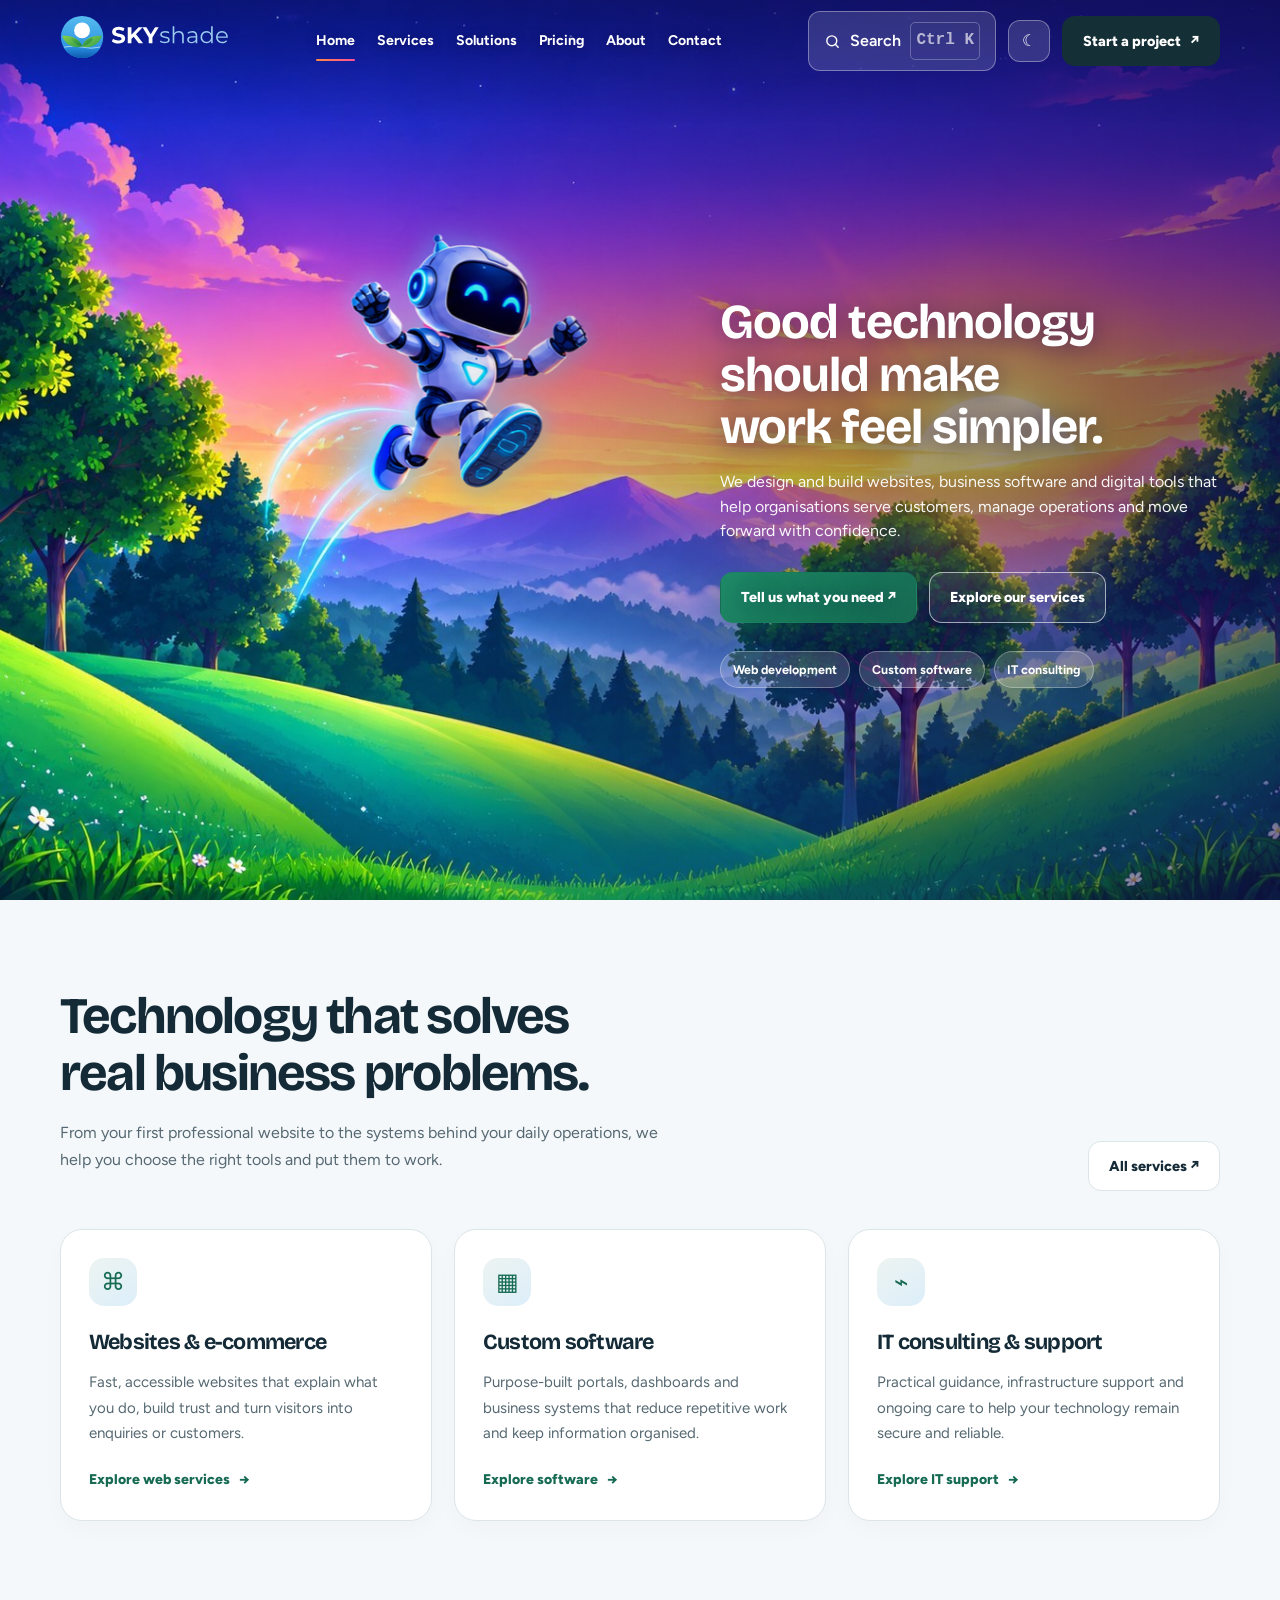
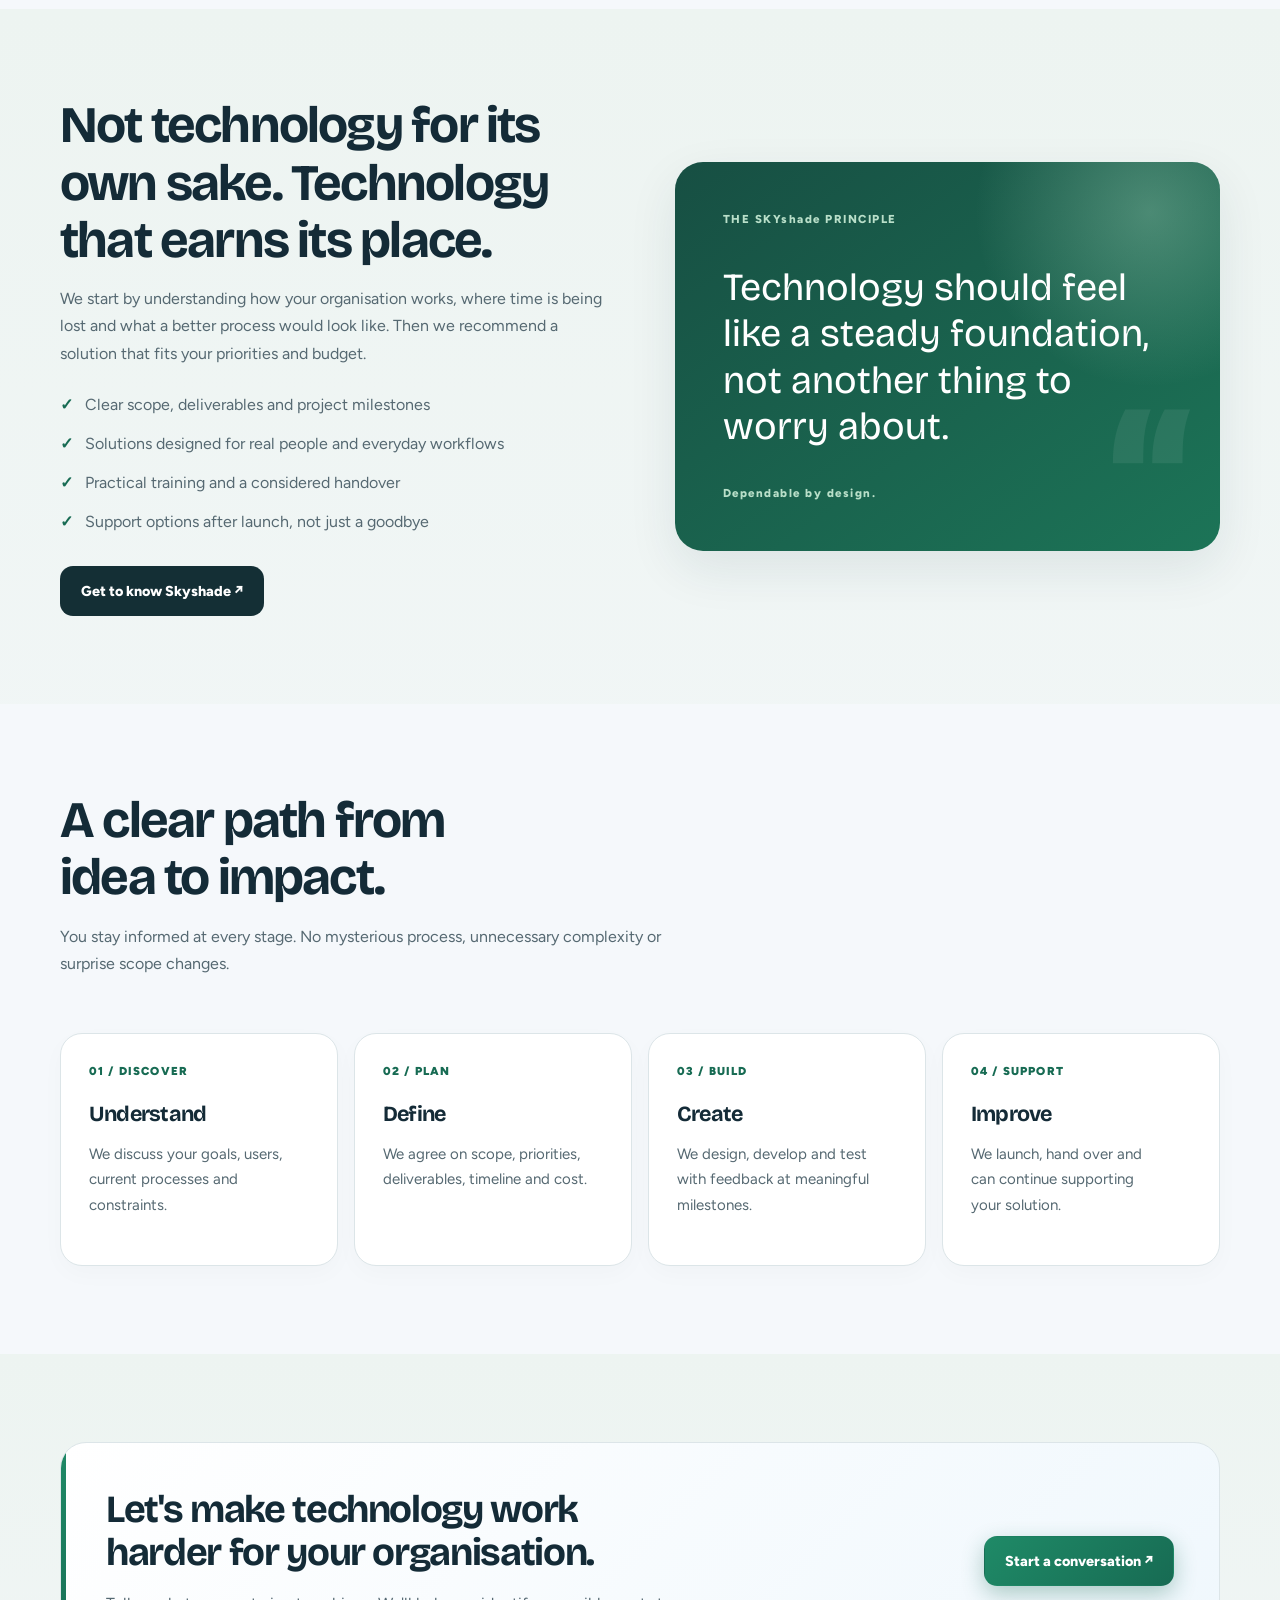
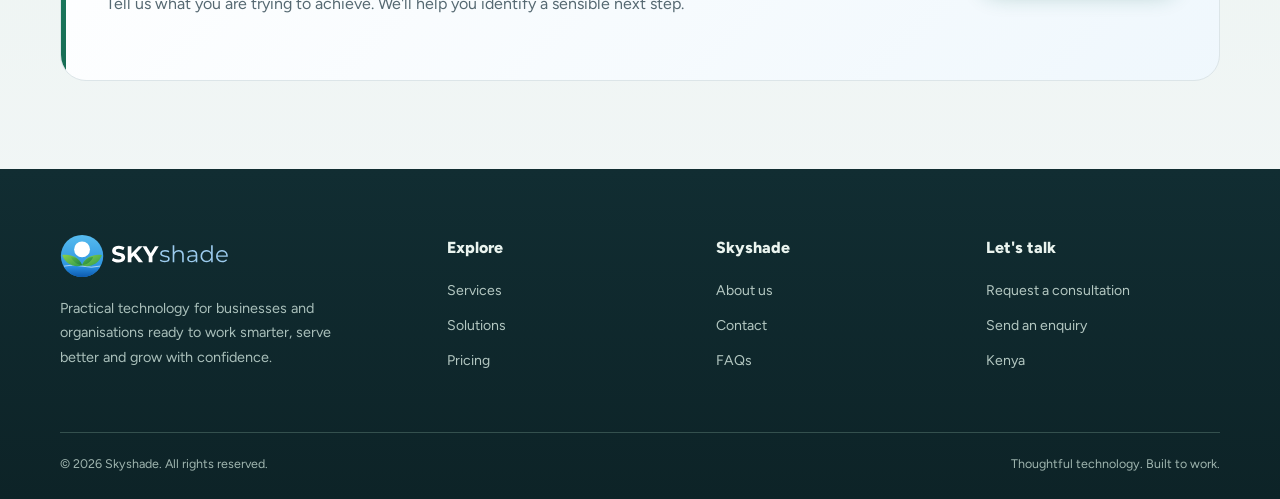
==== commit 8695579f: "seach update and ui improvement" ====
--- a/index.html
+++ b/index.html
@@ -47,6 +47,7 @@
     <link rel="preconnect" href="https://fonts.gstatic.com" crossorigin />
 
     <link rel="stylesheet" href="assets/styles.css" />
+    <link rel="stylesheet" href="assets/polish.css" />
     <link rel="stylesheet" href="assets/hero.css" />
 
     <!-- Skyshade organisation information -->
--- a/assets/polish.css
+++ b/assets/polish.css
@@ -0,0 +1,291 @@
+:root {
+  --ease: cubic-bezier(0.2, 0.8, 0.2, 1);
+  --grad: linear-gradient(135deg, #1f8a67, #176b53);
+  --shadow-lg: 0 30px 70px rgba(23, 57, 67, 0.14);
+  --muted: #566972;
+}
+:root[data-theme="dark"] {
+  --shadow-lg: 0 30px 70px rgba(0, 0, 0, 0.35);
+  --muted: #a9b9b7;
+}
+body {
+  -webkit-font-smoothing: antialiased;
+}
+::selection {
+  background: color-mix(in srgb, var(--primary) 30%, transparent);
+}
+h1,
+h2,
+h3 {
+  text-wrap: balance;
+}
+p,
+li {
+  text-wrap: pretty;
+}
+:focus-visible {
+  outline: 2px solid var(--primary);
+  outline-offset: 3px;
+  border-radius: 6px;
+}
+
+/* Buttons */
+.btn {
+  transition:
+    transform 0.25s var(--ease),
+    box-shadow 0.25s,
+    background 0.2s,
+    border-color 0.2s,
+    color 0.2s;
+}
+.btn:active {
+  transform: scale(0.97);
+}
+.btn-primary {
+  background: var(--grad);
+  box-shadow: 0 8px 22px color-mix(in srgb, var(--primary) 32%, transparent);
+}
+.btn-primary:hover {
+  background: linear-gradient(135deg, #229670, #10513f);
+  box-shadow: 0 12px 30px color-mix(in srgb, var(--primary) 45%, transparent);
+}
+.btn-outline:hover {
+  border-color: var(--primary);
+  color: var(--primary);
+}
+:root[data-theme="dark"] .btn-primary {
+  background: linear-gradient(135deg, #9be0bd, #6bbd98);
+  color: #0d2a22;
+}
+:root[data-theme="dark"] .btn-dark {
+  background: var(--surface-alt);
+  border-color: var(--line);
+}
+
+/* Solid header after scrolling (homepage) */
+body:has(.rh) .site-header:not(.is-top) {
+  background: color-mix(in srgb, var(--bg) 82%, transparent);
+  backdrop-filter: blur(18px) saturate(1.4);
+  box-shadow: 0 10px 30px rgba(20, 50, 60, 0.08);
+}
+
+/* Cards */
+.card {
+  transition:
+    transform 0.35s var(--ease),
+    box-shadow 0.35s,
+    border-color 0.35s;
+}
+.card:hover {
+  transform: translateY(-6px);
+  box-shadow: var(--shadow-lg);
+  border-color: color-mix(in srgb, var(--primary) 35%, var(--line));
+}
+.card-icon {
+  background: linear-gradient(145deg, var(--surface-alt), var(--sky));
+  transition: transform 0.35s var(--ease);
+}
+.card:hover .card-icon {
+  transform: rotate(-6deg) scale(1.08);
+}
+.card-link::after {
+  content: "→";
+  display: inline-block;
+  margin-left: 6px;
+  transition: transform 0.25s var(--ease);
+}
+.card-link:hover {
+  text-decoration: none;
+}
+.card-link:hover::after {
+  transform: translateX(5px);
+}
+.process .card {
+  position: relative;
+  overflow: hidden;
+}
+.process .card::before {
+  content: "";
+  position: absolute;
+  inset: 0 0 auto;
+  height: 3px;
+  background: var(--grad);
+  transform: scaleX(0);
+  transform-origin: left;
+  transition: transform 0.45s var(--ease);
+}
+.process .card:hover::before {
+  transform: scaleX(1);
+}
+.tag {
+  transition:
+    border-color 0.2s,
+    color 0.2s,
+    transform 0.2s var(--ease);
+}
+.tag:hover {
+  border-color: var(--primary);
+  color: var(--primary);
+  transform: translateY(-2px);
+}
+
+/* Sections */
+.section-alt {
+  background: linear-gradient(
+    180deg,
+    var(--surface-alt),
+    color-mix(in srgb, var(--surface-alt) 55%, var(--bg))
+  );
+}
+.page-hero {
+  background:
+    radial-gradient(
+      900px 320px at 85% 0%,
+      rgba(168, 214, 189, 0.55),
+      transparent 60%
+    ),
+    var(--sky);
+}
+.story-panel {
+  position: relative;
+  overflow: hidden;
+  isolation: isolate;
+}
+.story-panel::before {
+  content: "";
+  position: absolute;
+  width: 380px;
+  height: 380px;
+  right: -120px;
+  top: -140px;
+  border-radius: 50%;
+  background: radial-gradient(
+    circle,
+    rgba(168, 214, 189, 0.35),
+    transparent 65%
+  );
+  z-index: -1;
+}
+.story-panel::after {
+  content: "\201C";
+  position: absolute;
+  right: 30px;
+  bottom: -40px;
+  font: 800 13rem/1 "Bricolage Grotesque";
+  color: rgba(255, 255, 255, 0.07);
+  z-index: -1;
+}
+.cta-band {
+  position: relative;
+  overflow: hidden;
+  background: linear-gradient(
+    135deg,
+    var(--surface),
+    color-mix(in srgb, var(--sky) 45%, var(--surface))
+  );
+}
+.cta-band::before {
+  content: "";
+  position: absolute;
+  inset: 0 auto 0 0;
+  width: 5px;
+  background: var(--grad);
+}
+
+/* Pricing, tables, FAQ, forms */
+.popular {
+  box-shadow: var(--shadow-lg);
+}
+tbody tr {
+  transition: background 0.2s;
+}
+tbody tr:hover td {
+  background: color-mix(in srgb, var(--surface-alt) 60%, transparent);
+}
+.faq-item summary {
+  list-style: none;
+  display: flex;
+  justify-content: space-between;
+  gap: 16px;
+  transition: color 0.2s;
+}
+.faq-item summary::-webkit-details-marker {
+  display: none;
+}
+.faq-item summary::after {
+  content: "+";
+  font-size: 1.5rem;
+  line-height: 1;
+  color: var(--primary);
+  transition: transform 0.3s var(--ease);
+}
+.faq-item[open] summary::after {
+  transform: rotate(45deg);
+}
+.faq-item summary:hover {
+  color: var(--primary);
+}
+.form-field input,
+.form-field textarea,
+.form-field select {
+  transition:
+    border-color 0.2s,
+    box-shadow 0.2s;
+}
+.form-field input:hover,
+.form-field textarea:hover,
+.form-field select:hover {
+  border-color: color-mix(in srgb, var(--primary) 40%, var(--line));
+}
+
+/* Footer */
+.site-footer {
+  background: linear-gradient(180deg, #112d32, #0d2327);
+}
+.footer-links a {
+  transition:
+    color 0.2s,
+    transform 0.25s var(--ease);
+}
+.footer-links a:hover {
+  transform: translateX(4px);
+}
+
+/* Scroll-in reveal (CSS only) */
+@media (prefers-reduced-motion: no-preference) {
+  @supports (animation-timeline: view()) {
+    .section .card,
+    .section .story-panel,
+    .section .cta-band,
+    .section-head {
+      animation: ss-rise linear backwards;
+      animation-timeline: view();
+      animation-range: entry 0% entry 40%;
+    }
+    @keyframes ss-rise {
+      from {
+        opacity: 0;
+        transform: translateY(32px);
+      }
+    }
+  }
+}
+@media (max-width: 820px) {
+  .nav-links a::before,
+  .nav-links a::after {
+    display: none;
+  }
+  .nav-links:hover a:not(:hover) {
+    opacity: 1;
+  }
+}
+@media (prefers-reduced-motion: reduce) {
+  html {
+    scroll-behavior: auto;
+  }
+  *,
+  *::before,
+  *::after {
+    transition-duration: 0.01ms !important;
+  }
+}
--- a/assets/hero.css
+++ b/assets/hero.css
@@ -0,0 +1,385 @@
+/* Animated robot hero — scoped with .rh- so it won't clash with styles.css */
+.rh {
+  position: relative;
+  height: min(92svh, 860px);
+  min-height: 600px;
+  overflow: hidden;
+  container-type: size;
+  color: #fff;
+  background: #1b1450;
+}
+.rh-stage {
+  position: absolute;
+  left: 50%;
+  top: 50%;
+  width: max(100cqw, calc(100cqh * 1.7325));
+  aspect-ratio: 1651/953;
+  transform: translate(-50%, -50%);
+  background: url(hero-bg.jpg) center/100% 100% no-repeat;
+}
+.rh-layer {
+  position: absolute;
+  inset: 0;
+  transition: transform 0.25s ease-out;
+  will-change: transform;
+}
+.rh-sun {
+  position: absolute;
+  left: 72.5%;
+  top: 47%;
+  width: 26%;
+  aspect-ratio: 1;
+  transform: translate(-50%, -50%);
+  mix-blend-mode: screen;
+  background: radial-gradient(
+    circle,
+    rgba(255, 230, 120, 0.55),
+    rgba(255, 160, 60, 0.18) 45%,
+    transparent 70%
+  );
+  animation: rh-sun 6s ease-in-out infinite;
+}
+@keyframes rh-sun {
+  50% {
+    transform: translate(-50%, -50%) scale(1.15);
+    opacity: 0.7;
+  }
+}
+.rh-robot-wrap {
+  position: absolute;
+  left: 30.6%;
+  top: 25.2%;
+  width: 16.96%;
+  aspect-ratio: 280/285;
+  animation: rh-float 3.2s ease-in-out infinite;
+}
+.rh-robot {
+  width: 100%;
+  height: 100%;
+  display: block;
+  transform-origin: 50% 60%;
+  animation: rh-tilt 3.2s ease-in-out infinite;
+  filter: drop-shadow(0 0 14px rgba(80, 200, 255, 0.55));
+}
+@keyframes rh-float {
+  0%,
+  100% {
+    transform: translateY(0);
+  }
+  50% {
+    transform: translateY(-4.5%);
+  }
+}
+@keyframes rh-tilt {
+  0%,
+  100% {
+    transform: rotate(-2.5deg);
+  }
+  50% {
+    transform: rotate(3deg) scale(1.02);
+  }
+}
+.rh-robot-wrap::after {
+  content: "";
+  position: absolute;
+  left: -15%;
+  bottom: -8%;
+  width: 55%;
+  height: 45%;
+  border-radius: 50%;
+  z-index: -1;
+  filter: blur(8px);
+  background: radial-gradient(circle, rgba(90, 220, 255, 0.5), transparent 65%);
+  animation: rh-thrust 1.6s ease-in-out infinite;
+}
+@keyframes rh-thrust {
+  50% {
+    opacity: 0.35;
+    transform: scale(1.25) translate(-6%, 6%);
+  }
+}
+.rh-spark {
+  position: absolute;
+  width: 6px;
+  height: 6px;
+  border-radius: 50%;
+  background: #fff6b0;
+  box-shadow: 0 0 10px 3px rgba(255, 230, 120, 0.7);
+  opacity: 0;
+  animation: rh-rise linear infinite;
+}
+@keyframes rh-rise {
+  0% {
+    opacity: 0;
+    transform: translateY(0);
+  }
+  15% {
+    opacity: 0.9;
+  }
+  100% {
+    opacity: 0;
+    transform: translate(var(--dx), -160px);
+  }
+}
+.rh-content {
+  position: relative;
+  z-index: 2;
+  height: 100%;
+  display: flex;
+  align-items: center;
+  justify-content: flex-end;
+}
+.rh-copy {
+  max-width: 540px;
+  text-shadow: 0 2px 24px rgba(30, 10, 80, 0.6);
+  animation: rh-in 1s 0.2s both;
+}
+@keyframes rh-in {
+  from {
+    opacity: 0;
+    transform: translateY(20px);
+  }
+}
+.rh-copy h1,
+.rh-copy p {
+  color: #fff;
+}
+.rh-copy h1 {
+  margin-bottom: 1rem;
+}
+.rh-copy p {
+  opacity: 0.95;
+  margin-bottom: 1.6rem;
+}
+.rh .btn-outline {
+  color: #fff;
+  border-color: rgba(255, 255, 255, 0.6);
+  background: rgba(255, 255, 255, 0.08);
+  backdrop-filter: blur(6px);
+}
+.rh .tag-list {
+  margin-top: 1.4rem;
+}
+.rh .tag {
+  color: #fff;
+  background: rgba(255, 255, 255, 0.16);
+  border-color: rgba(255, 255, 255, 0.3);
+  backdrop-filter: blur(6px);
+  text-shadow: none;
+}
+@media (max-width: 820px) {
+  .rh {
+    height: auto;
+    min-height: 100svh;
+    container-type: normal;
+  }
+  .rh-stage {
+    width: max(100%, calc(62svh * 1.7325));
+    top: 0;
+    transform: translate(-50%, 0);
+    height: 62svh;
+    aspect-ratio: auto;
+    background-size: cover;
+  }
+  .rh::after {
+    content: "";
+    position: absolute;
+    inset: auto 0 0;
+    height: 62%;
+    background: linear-gradient(transparent, rgba(20, 10, 70, 0.8) 40%);
+    z-index: 1;
+  }
+  .rh-content {
+    align-items: flex-end;
+    justify-content: center;
+    text-align: center;
+    padding: 60svh 0 48px;
+  }
+  .rh .hero-actions,
+  .rh .tag-list {
+    justify-content: center;
+  }
+}
+@media (prefers-reduced-motion: reduce) {
+  .rh * {
+    animation: none !important;
+  }
+}
+/* readability + sizing fixes */
+.rh::before {
+  content: "";
+  position: absolute;
+  inset: 0;
+  z-index: 1;
+  pointer-events: none;
+  background: linear-gradient(
+    to left,
+    rgba(20, 10, 70, 0.55),
+    rgba(20, 10, 70, 0.25) 45%,
+    transparent 70%
+  );
+}
+.rh-copy {
+  max-width: 500px;
+}
+.rh-copy h1 {
+  font-size: clamp(2rem, 3.8vw, 3.4rem);
+  line-height: 1.08;
+  letter-spacing: -0.02em;
+}
+.rh-copy p {
+  font-size: clamp(1rem, 1.25vw, 1.15rem);
+  line-height: 1.55;
+}
+
+/* ---------- Transparent navbar over hero ---------- */
+body:has(.rh) .site-header {
+  position: fixed;
+  top: 0;
+  left: 0;
+  right: 0;
+  z-index: 100;
+  transition:
+    background-color 0.3s,
+    box-shadow 0.3s,
+    border-color 0.3s;
+}
+.rh {
+  height: min(100svh, 900px);
+}
+.rh-content {
+  padding-top: 84px;
+}
+
+/* top of page: transparent + light text */
+.site-header.is-top {
+  background: transparent !important;
+  border-color: transparent !important;
+  box-shadow: none !important;
+  backdrop-filter: none !important;
+}
+.site-header.is-top::before {
+  content: "";
+  position: absolute;
+  inset: 0 0 -40px;
+  z-index: -1;
+  pointer-events: none;
+  background: linear-gradient(rgba(20, 10, 70, 0.5), transparent);
+}
+.site-header.is-top .logo-light {
+  display: none !important;
+}
+.site-header.is-top .logo-dark {
+  display: inline-block !important;
+}
+.site-header.is-top .nav-links a {
+  color: #fff;
+  text-shadow: 0 1px 10px rgba(20, 10, 70, 0.5);
+}
+.site-header.is-top .nav-links a[aria-current] {
+  font-weight: 700;
+  text-decoration: underline;
+  text-underline-offset: 6px;
+}
+.site-header.is-top [class*="search"],
+.site-header.is-top .theme-toggle {
+  background: rgba(255, 255, 255, 0.14) !important;
+  border-color: rgba(255, 255, 255, 0.35) !important;
+  color: #fff !important;
+  backdrop-filter: blur(8px);
+}
+.site-header.is-top [class*="search"] * {
+  color: #fff !important;
+  border-color: rgba(255, 255, 255, 0.4) !important;
+}
+/* ---------- Nav link hover ---------- */
+.nav-links a {
+  position: relative;
+  transition:
+    color 0.25s,
+    transform 0.25s,
+    opacity 0.25s;
+}
+
+/* soft pill behind the link */
+.nav-links a::before {
+  content: "";
+  position: absolute;
+  inset: -7px -13px;
+  border-radius: 999px;
+  z-index: -1;
+  background: rgba(255, 255, 255, 0.14);
+  backdrop-filter: blur(6px);
+  opacity: 0;
+  transform: scale(0.85);
+  transition:
+    opacity 0.25s,
+    transform 0.25s cubic-bezier(0.2, 0.8, 0.2, 1);
+}
+
+/* gradient underline that grows from the centre */
+.nav-links a::after {
+  content: "";
+  position: absolute;
+  left: 0;
+  right: 0;
+  bottom: -8px;
+  height: 2px;
+  border-radius: 2px;
+  background: linear-gradient(90deg, #ff8a3d, #ff4f9a);
+  transform: scaleX(0);
+  transform-origin: center;
+  transition: transform 0.3s cubic-bezier(0.2, 0.8, 0.2, 1);
+}
+
+.nav-links a:hover,
+.nav-links a:focus-visible {
+  transform: translateY(-1px);
+}
+.nav-links a:hover::before,
+.nav-links a:focus-visible::before {
+  opacity: 1;
+  transform: scale(1);
+}
+.nav-links a:hover::after,
+.nav-links a:focus-visible::after,
+.nav-links a[aria-current]::after {
+  transform: scaleX(1);
+}
+
+/* dim the other links while one is hovered */
+.nav-links:hover a:not(:hover) {
+  opacity: 0.65;
+}
+
+/* use the animated underline instead of the static one for the current page */
+.site-header.is-top .nav-links a[aria-current] {
+  text-decoration: none;
+}
+
+/* keyboard focus ring */
+.nav-links a:focus-visible {
+  outline: 2px solid #fff;
+  outline-offset: 6px;
+  border-radius: 6px;
+}
+
+/* solid header (after scrolling): tint the pill with your own colours instead of white */
+.site-header:not(.is-top) .nav-links a::before {
+  background: rgba(15, 110, 90, 0.1);
+  backdrop-filter: none;
+}
+.site-header:not(.is-top) .nav-links a:focus-visible {
+  outline-color: currentColor;
+}
+
+@media (prefers-reduced-motion: reduce) {
+  .nav-links a,
+  .nav-links a::before,
+  .nav-links a::after {
+    transition: none;
+  }
+  .nav-links a:hover {
+    transform: none;
+  }
+}
